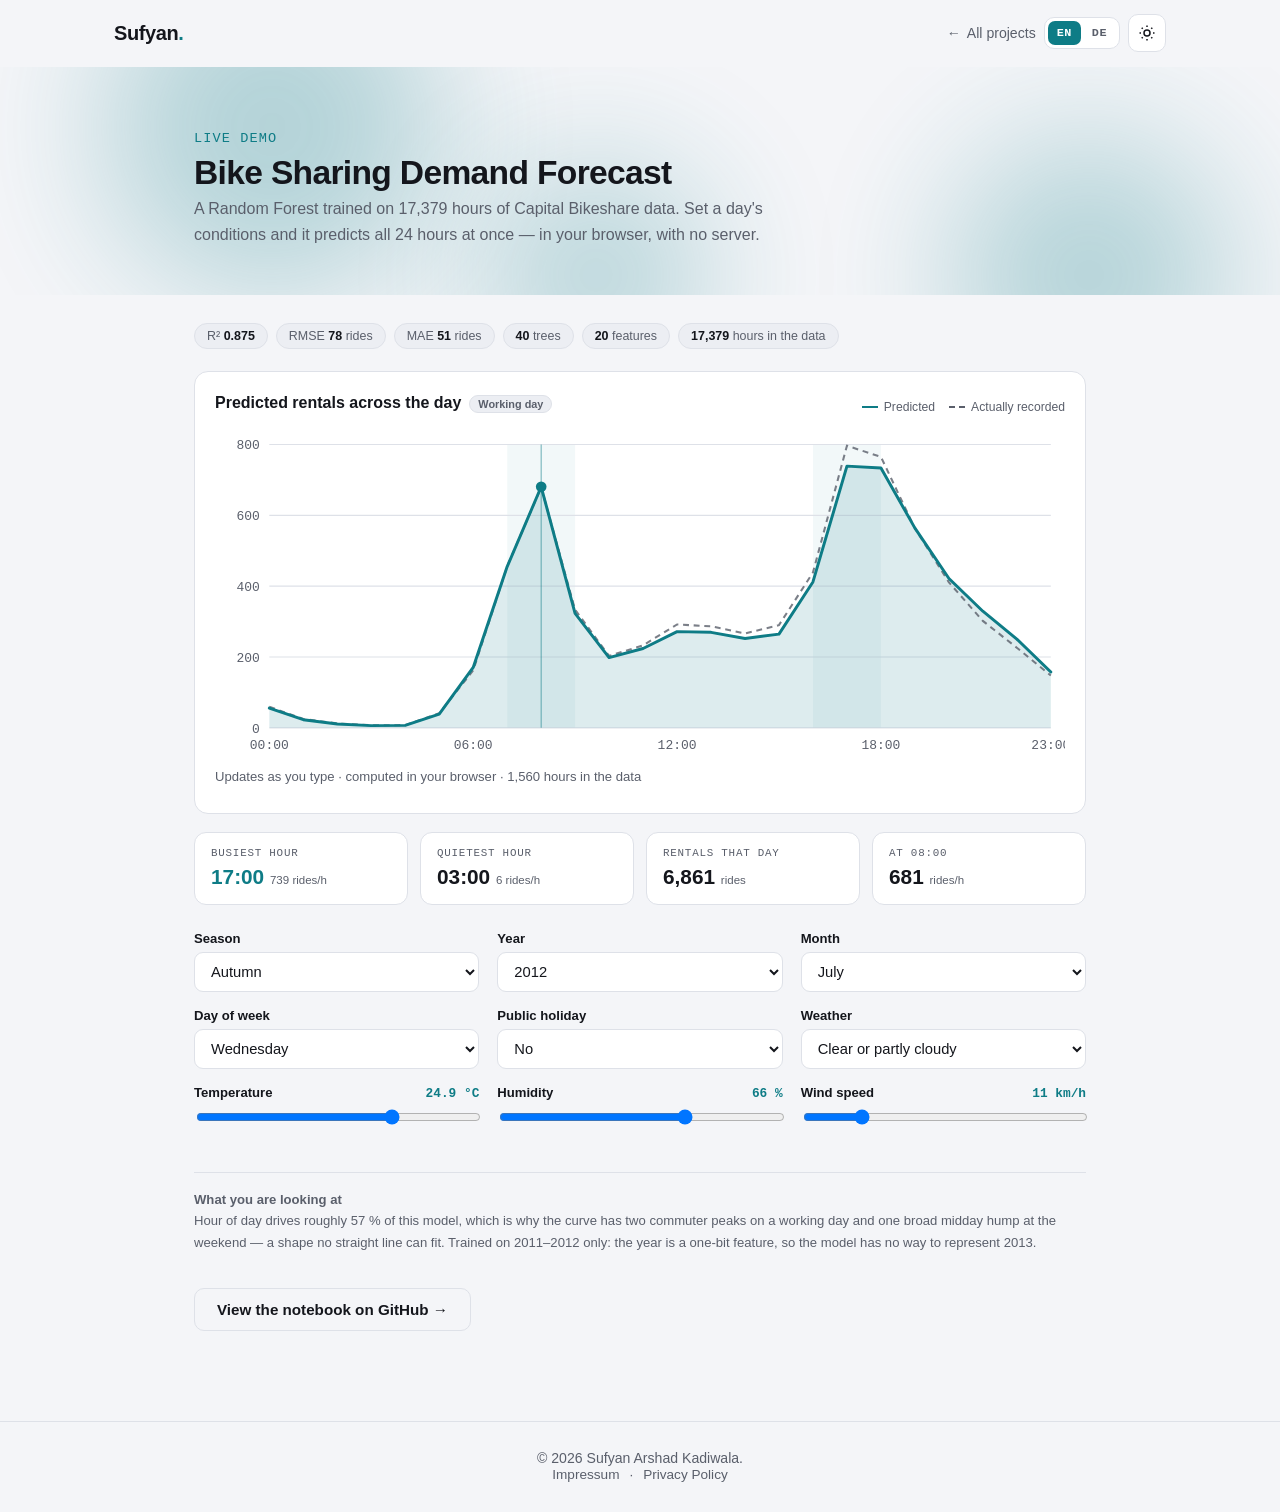
==== projects/bike-sharing/index.html @ c2494d97 "Remove the final grade from the education card Matches the CV, which leaves it off at the owner's re" ====
<!DOCTYPE html>
<html lang="en">
<head>
<meta charset="UTF-8" />
<meta name="viewport" content="width=device-width, initial-scale=1.0" />
<title data-i18n="bike.title">Bike Sharing Demand Forecast</title>
<meta name="description" data-i18n-content="bike.intro" content="A Random Forest trained on 17,379 hours of Capital Bikeshare data, predicting a full day of rentals in your browser." />
<link rel="canonical" href="https://sufyankadiwala.de/projects/bike-sharing/" />

<meta property="og:type" content="website" />
<meta property="og:title" content="Bike Sharing Demand Forecast — Sufyan Arshad Kadiwala" />
<meta property="og:description" content="A Random Forest trained on 17,379 hours of Capital Bikeshare data, predicting a full day of rentals in your browser — no server." />
<meta property="og:url" content="https://sufyankadiwala.de/projects/bike-sharing/" />
<meta property="og:image" content="https://sufyankadiwala.de/assets/og-image.png" />
<meta name="theme-color" content="#0e7c86" />

<link rel="icon" href="data:image/svg+xml,%3Csvg xmlns='http://www.w3.org/2000/svg' viewBox='0 0 100 100'%3E%3Crect width='100' height='100' rx='20' fill='%230e7c86'/%3E%3Ctext x='50' y='68' font-size='55' font-family='Arial, sans-serif' font-weight='bold' fill='white' text-anchor='middle'%3ESK%3C/text%3E%3C/svg%3E" />

<link rel="stylesheet" href="../../css/style.css?v=4497ea01" />
<link rel="stylesheet" href="../demo.css" />

<script>
(function () {
  var d = document.documentElement;
  d.classList.add("js");
  var theme = "light", lang = "en";
  try {
    theme = localStorage.getItem("theme") ||
      (window.matchMedia("(prefers-color-scheme: dark)").matches ? "dark" : "light");
    lang = localStorage.getItem("lang") ||
      ((navigator.language || "en").slice(0, 2).toLowerCase() === "de" ? "de" : "en");
  } catch (e) {}
  d.setAttribute("data-theme", theme);
  d.setAttribute("data-lang", lang);
  d.setAttribute("lang", lang);
})();
</script>
</head>
<body>

<a class="skip-link" href="#main" data-i18n="nav.skip">Skip to content</a>

<header class="site-header">
  <div class="container nav-inner">
    <a href="../../index.html" class="logo">Sufyan<span>.</span></a>
    <div class="nav-actions">
      <a class="backlink" href="../../projects.html">&larr; <span data-i18n="demo.back">All projects</span></a>
      <div class="lang-switch" role="group" aria-label="Change language" data-i18n-aria="nav.lang">
        <button type="button" data-lang-btn="en" aria-pressed="true">EN</button>
        <button type="button" data-lang-btn="de" aria-pressed="false">DE</button>
      </div>
      <button id="themeToggle" class="icon-btn" aria-label="Toggle dark mode" data-i18n-aria="nav.theme">
        <svg class="icon icon-sun" viewBox="0 0 24 24" fill="none" stroke="currentColor" stroke-width="2" aria-hidden="true"><circle cx="12" cy="12" r="4"/><path d="M12 2v2M12 20v2M4.93 4.93l1.41 1.41M17.66 17.66l1.41 1.41M2 12h2M20 12h2M4.93 19.07l1.41-1.41M17.66 6.34l1.41-1.41"/></svg>
        <svg class="icon icon-moon" viewBox="0 0 24 24" fill="none" stroke="currentColor" stroke-width="2" aria-hidden="true"><path d="M21 12.79A9 9 0 1 1 11.21 3 7 7 0 0 0 21 12.79z"/></svg>
      </button>
    </div>
  </div>
</header>

<main id="main">
  <section class="section page-hero">
    <div class="aurora-bg" aria-hidden="true"><span></span><span></span><span></span></div>
    <div class="container hero-anim demo-wrap">
      <p class="section-eyebrow" data-i18n="demo.eyebrow">Live demo</p>
      <h1 class="section-title" data-i18n="bike.title">Bike Sharing Demand Forecast</h1>
      <p class="section-intro" data-i18n="bike.intro">A Random Forest trained on 17,379 hours of Capital Bikeshare data.</p>
    </div>
  </section>

  <section class="section" style="padding-top: 28px;">
    <div class="container demo-wrap">

      <div class="metrics">
        <span class="metric">R&sup2; <b>0.875</b></span>
        <span class="metric">RMSE <b>78</b> <span data-i18n="bike.rides">rides</span></span>
        <span class="metric">MAE <b>51</b> <span data-i18n="bike.rides">rides</span></span>
        <span class="metric"><b>40</b> <span data-i18n="demo.trees">trees</span></span>
        <span class="metric"><b>20</b> <span data-i18n="demo.features">features</span></span>
        <span class="metric"><b>17,379</b> <span data-i18n="bike.actual.n">hours in the data</span></span>
      </div>

      <div class="chart-card">
        <div class="chart-head">
          <h2><span data-i18n="bike.curve">Predicted rentals across the day</span><span class="day-badge" id="dayBadge"></span></h2>
          <div class="legend">
            <span><i></i> <span data-i18n="bike.legend.pred">Predicted</span></span>
            <span><i class="dashed"></i> <span data-i18n="bike.legend.actual">Actually recorded</span></span>
          </div>
        </div>
        <svg class="chart" id="chart" viewBox="0 0 720 280" role="img" aria-labelledby="chartTitle">
          <title id="chartTitle" data-i18n="bike.curve">Predicted rentals across the day</title>
        </svg>
        <p class="status" id="status" style="margin-top:10px" data-i18n="demo.loadingNote">The model file is downloading. This happens once.</p>
      </div>

      <div class="tiles">
        <div class="tile accent">
          <p class="k" data-i18n="bike.peak">Busiest hour</p>
          <p class="v" id="tPeak">&mdash;</p>
        </div>
        <div class="tile">
          <p class="k" data-i18n="bike.quiet">Quietest hour</p>
          <p class="v" id="tQuiet">&mdash;</p>
        </div>
        <div class="tile">
          <p class="k" data-i18n="bike.total">Rentals that day</p>
          <p class="v" id="tTotal">&mdash;</p>
        </div>
        <div class="tile">
          <p class="k" id="tSelK">At 08:00</p>
          <p class="v" id="tSel">&mdash;</p>
        </div>
      </div>

      <form class="controls" id="bikeForm" novalidate>
        <div class="field">
          <label for="season" data-i18n="bike.f.season">Season</label>
          <select id="season"></select>
        </div>
        <div class="field">
          <label for="yr" data-i18n="bike.f.year">Year</label>
          <select id="yr">
            <option value="0">2011</option>
            <option value="1" selected>2012</option>
          </select>
        </div>
        <div class="field">
          <label for="mnth" data-i18n="bike.f.month">Month</label>
          <select id="mnth"></select>
        </div>

        <div class="field">
          <label for="weekday" data-i18n="bike.f.weekday">Day of week</label>
          <select id="weekday"></select>
        </div>
        <div class="field">
          <label for="holiday" data-i18n="bike.f.holiday">Public holiday</label>
          <select id="holiday">
            <option value="0" data-i18n="bike.no">No</option>
            <option value="1" data-i18n="bike.yes">Yes</option>
          </select>
        </div>
        <div class="field">
          <label for="weathersit" data-i18n="bike.f.weather">Weather</label>
          <select id="weathersit"></select>
          <p class="rare-note" id="rareNote" hidden></p>
        </div>

        <div class="field">
          <div class="range-top">
            <label for="temp" data-i18n="bike.f.temp">Temperature</label>
            <output id="outTemp"></output>
          </div>
          <input type="range" id="temp" min="0" max="1" step="0.02" value="0.5" />
        </div>
        <div class="field">
          <div class="range-top">
            <label for="hum" data-i18n="bike.f.hum">Humidity</label>
            <output id="outHum"></output>
          </div>
          <input type="range" id="hum" min="0" max="1" step="0.02" value="0.62" />
        </div>
        <div class="field">
          <div class="range-top">
            <label for="windspeed" data-i18n="bike.f.wind">Wind speed</label>
            <output id="outWind"></output>
          </div>
          <input type="range" id="windspeed" min="0" max="0.8507" step="0.02" value="0.19" />
        </div>
      </form>

      <div class="result-note" style="margin-top: 26px;">
        <strong data-i18n="bike.note.title">What you are looking at</strong><br />
        <span data-i18n="bike.note">Hour of day drives roughly 57&nbsp;% of this model.</span>
      </div>

      <div class="section-footer-link" style="margin-top: 34px;">
        <a class="btn btn-ghost" href="https://github.com/sufyan1105/Bike-sharing-demand-prediction" target="_blank" rel="noopener" data-i18n="demo.notebook">View the notebook on GitHub &rarr;</a>
      </div>
    </div>
  </section>
</main>

<footer class="site-footer">
  <div class="container footer-inner">
    <p>&copy; <span id="year">2026</span> Sufyan Arshad Kadiwala.</p>
    <p class="footer-legal">
      <a href="../../impressum.html" data-i18n="footer.impressum">Impressum</a>
      <span aria-hidden="true">&middot;</span>
      <a href="../../datenschutz.html" data-i18n="footer.datenschutz">Datenschutzerkl&auml;rung</a>
    </p>
  </div>
</footer>

<script src="../../js/i18n.js?v=3bd16a5f"></script>
<script src="../../js/script.js?v=a347d3b3"></script>
<script src="predict.js"></script>
<script src="app.js" defer></script>
</body>
</html>
---- css/style.css ----
/* ---------- Self-hosted fonts ----------
   Served from this origin, not fonts.gstatic.com: loading Google Fonts
   from a German site transmits the visitor's IP to Google without consent
   (LG Munchen I, 3 O 17493/20). IBM Plex is licensed under the OFL 1.1.
   IBM Plex Sans is a variable font (wght 100-700) - one file, all weights.
   ---------------------------------------- */
@font-face {
  font-family: 'IBM Plex Sans';
  font-style: normal;
  font-weight: 100 700;
  font-display: swap;
  src: url(../assets/fonts/ibm-plex-sans-var-latin.woff2) format('woff2');
  unicode-range: U+0000-00FF, U+0131, U+0152-0153, U+02BB-02BC, U+02C6, U+02DA, U+02DC, U+0304, U+0308, U+0329, U+2000-206F, U+20AC, U+2122, U+2191, U+2193, U+2212, U+2215, U+FEFF, U+FFFD;
}
@font-face {
  font-family: 'IBM Plex Sans';
  font-style: normal;
  font-weight: 100 700;
  font-display: swap;
  src: url(../assets/fonts/ibm-plex-sans-var-latin-ext.woff2) format('woff2');
  unicode-range: U+0100-02BA, U+02BD-02C5, U+02C7-02CC, U+02CE-02D7, U+02DD-02FF, U+0304, U+0308, U+0329, U+1D00-1DBF, U+1E00-1E9F, U+1EF2-1EFF, U+2020, U+20A0-20AB, U+20AD-20C0, U+2113, U+2C60-2C7F, U+A720-A7FF;
}
@font-face {
  font-family: 'IBM Plex Mono';
  font-style: normal;
  font-weight: 500;
  font-display: swap;
  src: url(../assets/fonts/ibm-plex-mono-500-latin.woff2) format('woff2');
  unicode-range: U+0000-00FF, U+0131, U+0152-0153, U+02BB-02BC, U+02C6, U+02DA, U+02DC, U+0304, U+0308, U+0329, U+2000-206F, U+20AC, U+2122, U+2191, U+2193, U+2212, U+2215, U+FEFF, U+FFFD;
}
@font-face {
  font-family: 'IBM Plex Mono';
  font-style: normal;
  font-weight: 500;
  font-display: swap;
  src: url(../assets/fonts/ibm-plex-mono-500-latin-ext.woff2) format('woff2');
  unicode-range: U+0100-02BA, U+02BD-02C5, U+02C7-02CC, U+02CE-02D7, U+02DD-02FF, U+0304, U+0308, U+0329, U+1D00-1DBF, U+1E00-1E9F, U+1EF2-1EFF, U+2020, U+20A0-20AB, U+20AD-20C0, U+2113, U+2C60-2C7F, U+A720-A7FF;
}
@font-face {
  font-family: 'IBM Plex Mono';
  font-style: normal;
  font-weight: 600;
  font-display: swap;
  src: url(../assets/fonts/ibm-plex-mono-600-latin.woff2) format('woff2');
  unicode-range: U+0000-00FF, U+0131, U+0152-0153, U+02BB-02BC, U+02C6, U+02DA, U+02DC, U+0304, U+0308, U+0329, U+2000-206F, U+20AC, U+2122, U+2191, U+2193, U+2212, U+2215, U+FEFF, U+FFFD;
}
@font-face {
  font-family: 'IBM Plex Mono';
  font-style: normal;
  font-weight: 600;
  font-display: swap;
  src: url(../assets/fonts/ibm-plex-mono-600-latin-ext.woff2) format('woff2');
  unicode-range: U+0100-02BA, U+02BD-02C5, U+02C7-02CC, U+02CE-02D7, U+02DD-02FF, U+0304, U+0308, U+0329, U+1D00-1DBF, U+1E00-1E9F, U+1EF2-1EFF, U+2020, U+20A0-20AB, U+20AD-20C0, U+2113, U+2C60-2C7F, U+A720-A7FF;
}

/* ---------- Reset & base ---------- */
*, *::before, *::after { box-sizing: border-box; }
html { scroll-behavior: smooth; }
img { max-width: 100%; display: block; }
a { text-decoration: none; color: inherit; }
ul { list-style: none; margin: 0; padding: 0; }
button { font: inherit; cursor: pointer; }

/* ---------- Theme tokens ---------- */
:root {
  --bg: #f4f5f8;
  --bg-alt: #eceef3;
  --text: #14161c;
  --text-muted: #5a5f6b;
  --border: #dee1e8;
  --card: #ffffff;
  --accent: #0e7c86;
  --accent-contrast: #ffffff;
  --shadow: 0 8px 24px rgba(20, 20, 31, 0.06);
  --radius: 14px;
  --max-width: 1100px;
  --ease: cubic-bezier(.16, 1, .3, 1);
}

[data-theme="dark"] {
  --bg: #0f1115;
  --bg-alt: #14161d;
  --text: #eef0f3;
  --text-muted: #99a0ab;
  --border: #262b35;
  --card: #171a21;
  --accent: #4fd1c5;
  --accent-contrast: #0b0e17;
  --shadow: 0 8px 28px rgba(0, 0, 0, 0.45);
}

body {
  margin: 0;
  font-family: 'IBM Plex Sans', -apple-system, BlinkMacSystemFont, 'Segoe UI', sans-serif;
  background: var(--bg);
  color: var(--text);
  /* the opacity leg is the cross-fade while the language swaps */
  transition: background .25s ease, color .25s ease, opacity .14s ease;
  -webkit-font-smoothing: antialiased;
}

.container {
  max-width: var(--max-width);
  margin: 0 auto;
  padding: 0 24px;
}

.skip-link {
  position: absolute;
  left: -999px;
  top: 0;
  background: var(--accent);
  color: #fff;
  padding: 10px 16px;
  border-radius: 0 0 8px 0;
  z-index: 100;
}
.skip-link:focus { left: 0; }

/* Present in the document outline and to screen readers, but not drawn. */
.sr-only {
  position: absolute; width: 1px; height: 1px; padding: 0; margin: -1px;
  overflow: hidden; clip: rect(0 0 0 0); white-space: nowrap; border: 0;
}

/* ---------- Header ---------- */
.site-header {
  position: sticky;
  top: 0;
  z-index: 50;
  background: color-mix(in srgb, var(--bg) 85%, transparent);
  backdrop-filter: blur(10px);
  border-bottom: 1px solid transparent;
  transition: box-shadow .4s var(--ease), border-color .4s ease;
}
.site-header.scrolled {
  border-color: var(--border);
  box-shadow: 0 8px 24px rgba(20, 20, 31, 0.06);
}
[data-theme="dark"] .site-header.scrolled { box-shadow: 0 8px 24px rgba(0, 0, 0, 0.4); }

.scroll-progress {
  position: fixed;
  top: 0; left: 0;
  height: 3px;
  width: 0%;
  background: var(--accent);
  z-index: 999;
  transition: width .12s linear;
}
.nav-inner {
  display: flex;
  flex-wrap: wrap;
  align-items: center;
  justify-content: space-between;
  gap: 10px 28px;
  /* keep the .container side padding — without it the logo sits flush
     against the screen edge on narrow viewports */
  padding: 14px 24px;
}
.logo {
  font-weight: 800;
  font-size: 1.25rem;
  letter-spacing: -0.02em;
}
.logo span {
  color: var(--accent);
  display: inline-block;
  transition: transform .35s var(--ease);
}
.logo:hover span { transform: scale(1.5) rotate(12deg); }

.nav-links {
  display: flex;
  flex-wrap: wrap;
  gap: 10px 28px;
}
.nav-links a {
  font-weight: 500;
  font-size: 0.95rem;
  color: var(--text-muted);
  position: relative;
  padding: 6px 0;
  transition: color .2s ease;
}
.nav-links a:hover { color: var(--text); }
.nav-links a::after {
  content: "";
  position: absolute;
  left: 0; right: 100%;
  bottom: 0;
  height: 2px;
  background: var(--accent);
  transition: right .25s ease;
}
.nav-links a:hover::after { right: 0; }

.nav-actions { display: flex; align-items: center; gap: 8px; }
.icon-btn {
  display: inline-flex;
  align-items: center;
  justify-content: center;
  width: 38px; height: 38px;
  border-radius: 10px;
  border: 1px solid var(--border);
  background: var(--card);
  color: var(--text);
  position: relative;
  transition: transform .2s ease, border-color .2s ease, color .2s ease;
}
.icon-btn:hover { border-color: var(--accent); color: var(--accent); transform: translateY(-2px); }
.icon-btn svg { width: 18px; height: 18px; }
.icon-btn svg.icon {
  position: absolute; inset: 0; margin: auto;
  transition: transform .5s var(--ease), opacity .35s ease;
}
.icon-sun { opacity: 1; transform: rotate(0deg) scale(1); }
.icon-moon { opacity: 0; transform: rotate(-90deg) scale(.4); }
[data-theme="dark"] .icon-sun { opacity: 0; transform: rotate(90deg) scale(.4); }
[data-theme="dark"] .icon-moon { opacity: 1; transform: rotate(0deg) scale(1); }


/* ---------- Buttons ---------- */
.btn {
  display: inline-flex;
  align-items: center;
  justify-content: center;
  padding: 12px 22px;
  border-radius: 10px;
  font-weight: 600;
  font-size: 0.95rem;
  border: 1px solid transparent;
  position: relative;
  overflow: hidden;
  transition: transform .3s var(--ease), box-shadow .3s var(--ease), background .2s ease, border-color .2s ease;
}
.btn:hover { transform: translateY(-2px); }
.btn::after {
  content: "";
  position: absolute;
  top: 0; left: -60%;
  width: 45%; height: 100%;
  background: linear-gradient(120deg, transparent, rgba(255,255,255,.35), transparent);
  transform: skewX(-20deg);
  transition: left .65s var(--ease);
}
.btn:hover::after { left: 130%; }
.btn-primary {
  background: var(--accent);
  color: #fff;
  box-shadow: 0 10px 24px -8px color-mix(in srgb, var(--accent) 55%, transparent);
}
.btn-ghost {
  background: transparent;
  border-color: var(--border);
  color: var(--text);
}
.btn-ghost:hover { border-color: var(--accent); color: var(--accent); }

/* ---------- Hero ---------- */
.hero { padding: 110px 0 90px; position: relative; overflow: hidden; }
.hero-inner { max-width: 760px; }

/* ---------- Aurora background (hero + page headers) ---------- */
.aurora-bg {
  position: absolute;
  inset: 0;
  z-index: 0;
  overflow: hidden;
  pointer-events: none;
}
.aurora-bg span {
  position: absolute;
  border-radius: 50%;
  filter: blur(70px);
  opacity: .28;
  background: var(--accent);
  animation: auroraFloat 16s ease-in-out infinite;
}
.aurora-bg span:nth-child(1) { width: 340px; height: 340px; top: -110px; left: 8%; }
.aurora-bg span:nth-child(2) { width: 280px; height: 280px; top: 30%; right: 4%; animation-delay: 4s; }
.aurora-bg span:nth-child(3) { width: 220px; height: 220px; bottom: -90px; left: 38%; animation-delay: 8s; }

@keyframes auroraFloat {
  0%, 100% { transform: translate(0, 0) scale(1); }
  50% { transform: translate(28px, -26px) scale(1.12); }
}

.hero::before, .page-hero::before {
  content: "";
  position: absolute;
  inset: 0;
  z-index: 0;
  pointer-events: none;
  background: radial-gradient(560px circle at var(--mx, 50%) var(--my, 15%), color-mix(in srgb, var(--accent) 12%, transparent), transparent 62%);
  opacity: 0;
  transition: opacity .5s ease;
}
.hero:hover::before, .page-hero:hover::before { opacity: 1; }

.hero-inner, .hero > .container, .page-hero > .container {
  position: relative;
  z-index: 1;
}
.eyebrow {
  font-family: 'IBM Plex Mono', monospace;
  color: var(--accent);
  font-size: 0.9rem;
  margin: 0 0 10px;
}
.hero-title {
  font-size: clamp(2.2rem, 6vw, 3.4rem);
  font-weight: 800;
  letter-spacing: -0.03em;
  margin: 0 0 14px;
  line-height: 1.1;
  text-wrap: balance;
}
.hero-subtitle {
  font-size: clamp(1.05rem, 2.4vw, 1.3rem);
  color: var(--text-muted);
  margin: 0 0 18px;
}
.hero-subtitle strong {
  color: var(--accent);
  font-weight: 700;
}
.hero-desc {
  color: var(--text-muted);
  font-size: 1.02rem;
  line-height: 1.7;
  max-width: 620px;
  margin: 0 0 32px;
}
.hero-actions { display: flex; flex-wrap: wrap; gap: 12px; margin-bottom: 34px; }
.hero-socials { display: flex; gap: 16px; }
.hero-socials a {
  color: var(--text-muted);
  transition: color .2s ease, transform .2s ease;
}
.hero-socials a:hover { color: var(--accent); transform: translateY(-2px); }
.hero-socials svg { width: 22px; height: 22px; }

/* ---------- Sections ---------- */
.section { padding: 90px 0; }
.section-alt { background: var(--bg-alt); }
.section-eyebrow {
  font-family: 'IBM Plex Mono', monospace;
  color: var(--accent);
  font-size: 0.85rem;
  margin: 0 0 8px;
  text-transform: uppercase;
  letter-spacing: 0.08em;
}
.section-title {
  font-size: clamp(1.6rem, 3.6vw, 2.1rem);
  font-weight: 800;
  letter-spacing: -0.02em;
  margin: 0 0 18px;
  text-wrap: balance;
}
.section-intro {
  color: var(--text-muted);
  max-width: 640px;
  margin: -6px 0 40px;
  line-height: 1.6;
}

/* ---------- About ---------- */
.about-grid {
  display: grid;
  grid-template-columns: 180px 1fr;
  gap: 48px;
  align-items: start;
}
.avatar-wrap { display: flex; justify-content: center; }
.avatar {
  width: 150px; height: 150px;
  border-radius: 28px;
  background: var(--accent);
  color: #fff;
  display: flex; align-items: center; justify-content: center;
  font-size: 2.4rem;
  font-weight: 800;
  box-shadow: var(--shadow);
  overflow: hidden;
  transition: transform .3s var(--ease);
}
.avatar:hover { transform: scale(1.05) rotate(-2deg); }
.avatar img {
  width: 100%; height: 100%;
  object-fit: cover;
  object-position: center 22%;
  display: block;
}
/* Until assets/profile.jpg loads, show the "SK" initials instead */
.avatar.no-photo img { display: none; }
.avatar-initials { display: none; }
.avatar.no-photo .avatar-initials { display: block; }
.about-text {
  color: var(--text-muted);
  line-height: 1.75;
  margin: 0 0 16px;
  font-size: 1.02rem;
}
.about-text strong { color: var(--text); }
.quick-facts { margin-top: 22px; display: flex; flex-direction: column; gap: 10px; }
.quick-facts li {
  display: flex; align-items: center; gap: 10px;
  font-size: 0.96rem;
  color: var(--text);
}

/* ---------- Cards ----------
   Every card surface shares this shell; the rules further down only add
   what makes each one different (padding, layout, hover lift). Keep this
   block above them so those can still override. */
.skill-card, .project-card, .contact-card, .contact-email,
.avail-card, .cert-program, .cert-card {
  background: var(--card);
  border: 1px solid var(--border);
  border-radius: var(--radius);
}
.project-card:hover, .contact-card:hover,
.avail-card:hover, .cert-program:hover, .cert-card:hover { border-color: var(--accent); }

/* ---------- Skills ---------- */
/* Masonry columns rather than a grid: the skill groups have very different
   numbers of tags, and a row-based grid either stretches short cards (dead
   space inside) or leaves a vertical gap under them (dead space outside).
   Columns let each card sit directly under the previous one. */
.skills-grid {
  columns: 3 290px;
  column-gap: 20px;
}
.skills-grid > .skill-card {
  break-inside: avoid;
  -webkit-column-break-inside: avoid;
  margin: 0 0 20px;
  /* a transformed element inside a multicol container can break column
     fragmentation, so these fade in without the translate */
  transform: none !important;
}
.skill-card {
  padding: 22px;
  display: flex;
  flex-direction: column;
  transition: opacity .6s ease, transform .6s ease;
}
.skill-card h3 { margin: 0 0 14px; font-size: 1rem; }
.tag-row { display: flex; flex-wrap: wrap; gap: 8px; }
.tag {
  font-size: 0.8rem;
  font-weight: 500;
  padding: 6px 12px;
  border-radius: 999px;
  background: var(--bg-alt);
  border: 1px solid var(--border);
  color: var(--text-muted);
}
[data-theme="dark"] .tag { background: rgba(255,255,255,0.04); }

/* ---------- Projects ---------- */
.project-grid {
  display: grid;
  grid-template-columns: repeat(auto-fit, minmax(300px, 1fr));
  gap: 24px;
}
.project-card {
  padding: 26px;
  display: flex;
  flex-direction: column;
  box-shadow: var(--shadow);
  transition: transform .2s ease, border-color .2s ease, opacity .6s ease;
}
.project-card:hover { transform: translateY(-4px); }
.project-card-top { display: flex; align-items: center; justify-content: space-between; margin-bottom: 12px; }
.project-icon {
  width: 42px; height: 42px;
  border-radius: 10px;
  display: flex; align-items: center; justify-content: center;
  background: color-mix(in srgb, var(--accent) 14%, transparent);
  color: var(--accent);
  font-size: 1.2rem;
}
.project-card h3 { margin: 0 0 10px; font-size: 1.12rem; letter-spacing: -0.01em; }
.project-card p {
  color: var(--text-muted);
  font-size: 0.94rem;
  line-height: 1.6;
  margin: 0 0 16px;
  flex-grow: 1;
}
.project-tags { display: flex; flex-wrap: wrap; gap: 6px; margin-bottom: 18px; }
.project-tags .tag { font-size: 0.72rem; padding: 4px 10px; }
.project-links { display: flex; gap: 10px; flex-wrap: wrap; }
.project-links a {
  font-size: 0.85rem;
  font-weight: 600;
  padding: 8px 14px;
  border-radius: 8px;
  border: 1px solid var(--border);
  display: inline-flex;
  align-items: center;
  gap: 6px;
  transition: border-color .2s ease, color .2s ease;
}
.project-links a:hover { border-color: var(--accent); color: var(--accent); }
.project-links a.primary {
  background: var(--text);
  color: var(--bg);
  border-color: var(--text);
}
[data-theme="dark"] .project-links a.primary { background: var(--accent); border-color: var(--accent); color: #0b0e17; }
.project-links a.primary:hover { opacity: .9; color: var(--bg); }

/* ---------- Contact ---------- */
.contact-grid {
  display: grid;
  grid-template-columns: repeat(auto-fit, minmax(180px, 1fr));
  gap: 18px;
  max-width: 640px;
}
.contact-card {
  padding: 24px;
  display: flex;
  flex-direction: column;
  align-items: center;
  gap: 10px;
  font-weight: 600;
  transition: transform .2s ease, border-color .2s ease, color .2s ease, opacity .6s ease;
}
.contact-card:hover { transform: translateY(-4px); color: var(--accent); }
.contact-card svg { width: 24px; height: 24px; }

/* ---------- Footer ---------- */
.site-footer { border-top: 1px solid var(--border); padding: 28px 0; }
.footer-inner { text-align: center; }
.footer-inner p { margin: 0; color: var(--text-muted); font-size: 0.88rem; }

/* ---------- Responsive ---------- */
@media (max-width: 820px) {
  .about-grid { grid-template-columns: 1fr; }
  .avatar-wrap { justify-content: flex-start; }
  .avatar { width: 110px; height: 110px; font-size: 1.8rem; }
}

@media (max-width: 720px) {
  .hero { padding: 70px 0 60px; }
  .section { padding: 64px 0; }
}

/* ---------- Multi-page additions ---------- */
.nav-links a.active { color: var(--text); }
.nav-links a.active::after { right: 0; }

.page-hero { padding: 64px 0 8px; position: relative; overflow: hidden; }
.page-hero .section-title { margin-bottom: 10px; }

.intro-actions { margin-top: 6px; }

.section-footer-link { margin-top: 32px; }

@media (prefers-reduced-motion: reduce) {
  * { transition: none !important; animation: none !important; }
  html { scroll-behavior: auto; }
}

/* ---------- Motion ---------- */
.reveal { opacity: 1; }
html.js .reveal {
  opacity: 0;
  transform: translateY(22px) scale(.98);
  transition: opacity .7s var(--ease), transform .7s var(--ease);
}
html.js .reveal.visible {
  opacity: 1;
  transform: translateY(0) scale(1);
}

/* staggered reveal for grid items */
.project-grid > .reveal:nth-child(2), .skills-grid > .reveal:nth-child(2), .contact-grid > .reveal:nth-child(2) { transition-delay: .06s; }
.project-grid > .reveal:nth-child(3), .skills-grid > .reveal:nth-child(3), .contact-grid > .reveal:nth-child(3) { transition-delay: .12s; }
.project-grid > .reveal:nth-child(4), .skills-grid > .reveal:nth-child(4) { transition-delay: .18s; }
.project-grid > .reveal:nth-child(5) { transition-delay: .24s; }
.project-grid > .reveal:nth-child(6) { transition-delay: .3s; }

/* hero / page-header load-in */
@keyframes riseIn {
  from { opacity: 0; transform: translateY(14px); }
  to { opacity: 1; transform: translateY(0); }
}
html.js .hero-anim > * {
  opacity: 0;
  animation: riseIn .8s var(--ease) forwards;
}
.hero-anim > *:nth-child(1) { animation-delay: .05s; }
.hero-anim > *:nth-child(2) { animation-delay: .14s; }
.hero-anim > *:nth-child(3) { animation-delay: .23s; }
.hero-anim > *:nth-child(4) { animation-delay: .32s; }
.hero-anim > *:nth-child(5) { animation-delay: .41s; }
.hero-anim > *:nth-child(6) { animation-delay: .5s; }



/* ============================================================
   Language toggle (EN / DE)
   ============================================================ */
.lang-switch {
  display: inline-flex;
  align-items: center;
  padding: 3px;
  gap: 2px;
  border: 1px solid var(--border);
  border-radius: 10px;
  background: var(--card);
}
.lang-switch button {
  border: 0;
  background: transparent;
  color: var(--text-muted);
  font-family: 'IBM Plex Mono', monospace;
  font-size: 0.74rem;
  font-weight: 600;
  letter-spacing: .04em;
  padding: 5px 9px;
  border-radius: 7px;
  transition: color .2s ease, background .25s var(--ease);
}
.lang-switch button:hover { color: var(--text); }
.lang-switch button.active {
  background: var(--accent);
  color: #fff;
}
[data-theme="dark"] .lang-switch button.active { color: #0b0e17; }

body.lang-switching { opacity: .35; }

/* ============================================================
   Mobile menu
   ============================================================ */
.menu-toggle { display: none; }
.menu-toggle span {
  display: block;
  width: 17px;
  height: 2px;
  background: currentColor;
  border-radius: 2px;
  transition: transform .32s var(--ease), opacity .2s ease;
}
.menu-toggle span + span { margin-top: 4px; }
.menu-toggle.open span:nth-child(1) { transform: translateY(6px) rotate(45deg); }
.menu-toggle.open span:nth-child(2) { opacity: 0; }
.menu-toggle.open span:nth-child(3) { transform: translateY(-6px) rotate(-45deg); }

@media (max-width: 780px) {
  .nav-inner { flex-wrap: nowrap; gap: 8px; }
  .menu-toggle {
    display: inline-flex;
    flex-direction: column;
    align-items: center;
    justify-content: center;
  }
  .nav-links {
    position: absolute;
    top: 100%;
    left: 0;
    right: 0;
    flex-direction: column;
    gap: 0;
    background: var(--bg);
    border-bottom: 1px solid var(--border);
    box-shadow: var(--shadow);
    padding: 0 24px;
    max-height: 0;
    overflow: hidden;
    opacity: 0;
    transition: max-height .38s var(--ease), opacity .25s ease, padding .38s var(--ease);
  }
  .nav-links.open {
    max-height: 320px;
    opacity: 1;
    padding: 8px 24px 18px;
  }
  .nav-links a {
    font-size: 1rem;
    padding: 13px 0;
    border-bottom: 1px solid var(--border);
  }
  .nav-links a:last-child { border-bottom: 0; }
  .nav-links a::after { display: none; }
  .nav-links a.active { color: var(--accent); }
  .site-header { position: sticky; }
}

/* ============================================================
   Availability
   ============================================================ */
.avail-head {
  display: flex;
  align-items: baseline;
  gap: 14px;
  flex-wrap: wrap;
  margin-bottom: 28px;
}
.avail-head .section-title { margin-bottom: 0; }
.status-dot {
  display: inline-flex;
  align-items: center;
  gap: 8px;
  font-size: .82rem;
  font-weight: 600;
  color: var(--accent);
  font-family: 'IBM Plex Mono', monospace;
}
.status-dot::before {
  content: "";
  width: 9px; height: 9px;
  border-radius: 50%;
  background: var(--accent);
  box-shadow: 0 0 0 0 color-mix(in srgb, var(--accent) 60%, transparent);
  animation: pulse 2.4s ease-out infinite;
}
@keyframes pulse {
  0%   { box-shadow: 0 0 0 0 color-mix(in srgb, var(--accent) 55%, transparent); }
  70%  { box-shadow: 0 0 0 9px transparent; }
  100% { box-shadow: 0 0 0 0 transparent; }
}

.avail-grid {
  display: grid;
  grid-template-columns: repeat(auto-fit, minmax(280px, 1fr));
  gap: 18px;
}
.avail-card {
  padding: 22px;
  transition: opacity .6s ease, transform .6s ease, border-color .2s ease;
}
.avail-card .label {
  font-family: 'IBM Plex Mono', monospace;
  font-size: .72rem;
  text-transform: uppercase;
  letter-spacing: .08em;
  color: var(--text-muted);
  margin: 0 0 8px;
}
.avail-card .value {
  font-size: 1.12rem;
  font-weight: 700;
  letter-spacing: -.01em;
  margin: 0 0 8px;
  color: var(--text);
}
.avail-card .note {
  font-size: .87rem;
  line-height: 1.6;
  color: var(--text-muted);
  margin: 0;
}
.avail-footer { margin-top: 30px; }

/* ============================================================
   Contact: click-to-copy email
   ============================================================ */
.contact-email {
  display: flex;
  align-items: center;
  gap: 12px;
  flex-wrap: wrap;
  padding: 18px 20px;
  margin-bottom: 22px;
  max-width: 640px;
}
.contact-email .addr {
  font-family: 'IBM Plex Mono', monospace;
  font-size: .95rem;
  color: var(--text);
  word-break: break-all;
  flex: 1 1 auto;
}
.copy-btn {
  display: inline-flex;
  align-items: center;
  gap: 7px;
  padding: 9px 14px;
  border-radius: 9px;
  border: 1px solid var(--border);
  background: transparent;
  color: var(--text);
  font-size: .84rem;
  font-weight: 600;
  white-space: nowrap;
  transition: border-color .2s ease, color .2s ease, background .2s ease;
}
.copy-btn:hover { border-color: var(--accent); color: var(--accent); }
.copy-btn svg { width: 15px; height: 15px; flex: none; }
.copy-btn.copied { border-color: var(--accent); background: color-mix(in srgb, var(--accent) 14%, transparent); color: var(--accent); }
.copy-btn.copied .icon-copy { display: none; }
.copy-btn .icon-check { display: none; }
.copy-btn.copied .icon-check { display: inline; }
.copy-btn.copy-failed { border-color: #d9534f; color: #d9534f; }
.contact-hint {
  color: var(--text-muted);
  font-size: .88rem;
  margin: 0 0 34px;
  max-width: 640px;
}

/* ============================================================
   No-JS notice
   ============================================================ */
.nojs-note {
  background: var(--bg-alt);
  border: 1px solid var(--border);
  border-radius: var(--radius);
  padding: 18px 20px;
  color: var(--text-muted);
  font-size: .92rem;
  margin-bottom: 24px;
}

/* ============================================================
   Certificates
   ============================================================ */
.cert-program-list {
  display: flex;
  flex-direction: column;
  gap: 20px;
}
.cert-program {
  padding: 26px;
  transition: opacity .6s ease, transform .6s ease, border-color .2s ease;
}
.cert-program-head {
  display: flex;
  justify-content: space-between;
  align-items: flex-start;
  gap: 20px;
  flex-wrap: wrap;
}
.cert-program h3,
.cert-card h3 {
  margin: 4px 0 8px;
  font-size: 1.24rem;
  letter-spacing: -.015em;
}
.cert-card h3 { font-size: 1.06rem; }
.cert-issuer {
  font-family: 'IBM Plex Mono', monospace;
  font-size: .74rem;
  text-transform: uppercase;
  letter-spacing: .07em;
  color: var(--accent);
  margin: 0;
}
.cert-meta {
  color: var(--text-muted);
  font-size: .88rem;
  margin: 0;
}
.cert-id {
  font-size: .74rem;
  color: var(--text-muted);
  font-family: 'IBM Plex Mono', monospace;
  margin: 10px 0 0;
  word-break: break-all;
  line-height: 1.5;
}
.cert-id span { text-transform: uppercase; letter-spacing: .06em; opacity: .75; }

.cert-actions { display: flex; gap: 9px; flex-wrap: wrap; }
.cert-link {
  display: inline-flex;
  align-items: center;
  gap: 6px;
  font-size: .82rem;
  font-weight: 600;
  padding: 8px 14px;
  border-radius: 8px;
  border: 1px solid var(--border);
  white-space: nowrap;
  transition: border-color .2s ease, color .2s ease, background .2s ease;
}
.cert-link svg { width: 13px; height: 13px; }
.cert-link:hover { border-color: var(--accent); color: var(--accent); }
.cert-link.primary {
  background: color-mix(in srgb, var(--accent) 12%, transparent);
  border-color: color-mix(in srgb, var(--accent) 45%, transparent);
  color: var(--accent);
}
.cert-link.primary:hover { background: color-mix(in srgb, var(--accent) 20%, transparent); }

.cert-skills { margin-top: 16px; }

.cert-expand {
  display: inline-flex;
  align-items: center;
  gap: 7px;
  margin-top: 18px;
  padding: 8px 13px 8px 14px;
  border-radius: 8px;
  border: 1px solid var(--border);
  background: transparent;
  color: var(--text-muted);
  font-size: .84rem;
  font-weight: 600;
  transition: color .2s ease, border-color .2s ease;
}
.cert-expand:hover { color: var(--accent); border-color: var(--accent); }
.cert-expand svg { width: 15px; height: 15px; transition: transform .3s var(--ease); }
.cert-expand.open svg { transform: rotate(180deg); }

.cert-courses {
  list-style: none;
  margin: 18px 0 0;
  padding: 0;
  border-top: 1px solid var(--border);
}
.cert-courses li {
  display: flex;
  justify-content: space-between;
  align-items: center;
  gap: 16px;
  flex-wrap: wrap;
  padding: 15px 0;
  border-bottom: 1px solid var(--border);
}
.cert-courses li:last-child { border-bottom: 0; padding-bottom: 0; }
.cert-course-main { flex: 1 1 260px; min-width: 0; }
.cert-course-title { display: block; font-weight: 600; font-size: .95rem; line-height: 1.45; }
.cert-course-date {
  display: block;
  margin-top: 3px;
  font-size: .8rem;
  color: var(--text-muted);
  font-family: 'IBM Plex Mono', monospace;
}
.cert-course-links { display: flex; gap: 8px; flex-wrap: wrap; }
.cert-course-links .cert-link { padding: 6px 11px; font-size: .77rem; }

.cert-grid {
  display: grid;
  grid-template-columns: repeat(auto-fit, minmax(280px, 1fr));
  gap: 20px;
}
.cert-card {
  padding: 24px;
  display: flex;
  flex-direction: column;
  transition: opacity .6s ease, transform .6s ease, border-color .2s ease;
}
.cert-card .cert-actions { margin-top: auto; padding-top: 18px; }

@media (max-width: 620px) {
  .cert-program-head { flex-direction: column; gap: 14px; }
  .cert-courses li { align-items: flex-start; }
}

/* Evidence badge under a skill group */
.skill-evidence {
  display: inline-flex;
  align-items: center;
  gap: 7px;
  font-size: .76rem;
  font-weight: 600;
  line-height: 1.4;
  color: var(--text-muted);
  transition: color .2s ease;
}
.skill-evidence:hover { color: var(--accent); }
.skill-evidence svg {
  width: 13px; height: 13px;
  flex: none;
  color: var(--accent);
}

/* Several evidence badges under one skill group */
.skill-evidence-list {
  display: flex;
  flex-direction: column;
  gap: 6px;
  margin-top: auto;
  padding-top: 16px;
}

/* ============================================================
   Education timeline
   ============================================================ */
.timeline {
  list-style: none;
  margin: 0;
  padding: 0 0 0 30px;
  position: relative;
  max-width: 720px;
}
.timeline::before {
  content: "";
  position: absolute;
  left: 5px;
  top: 8px;
  bottom: 8px;
  width: 2px;
  background: var(--border);
}
.timeline-item {
  position: relative;
  padding: 0 0 30px;
}
.timeline-item:last-child { padding-bottom: 0; }
/* solid dot rather than a ring, so it doesn't depend on the
   section's background colour */
.timeline-item::before {
  content: "";
  position: absolute;
  left: -29px;
  top: 7px;
  width: 10px; height: 10px;
  border-radius: 50%;
  background: var(--text-muted);
}
.timeline-item.current::before {
  background: var(--accent);
  box-shadow: 0 0 0 4px color-mix(in srgb, var(--accent) 20%, transparent);
}
.timeline-period {
  font-family: 'IBM Plex Mono', monospace;
  font-size: .78rem;
  letter-spacing: .04em;
  color: var(--text-muted);
  margin: 0 0 6px;
}
.timeline-now {
  display: inline-block;
  margin-left: 6px;
  padding: 2px 8px;
  border-radius: 999px;
  font-size: .68rem;
  font-weight: 600;
  background: color-mix(in srgb, var(--accent) 14%, transparent);
  color: var(--accent);
}
.timeline-item h3 {
  margin: 0 0 5px;
  font-size: 1.08rem;
  letter-spacing: -.01em;
}
.timeline-org {
  margin: 0;
  color: var(--text-muted);
  font-size: .93rem;
}

/* Experience entries reuse the timeline */
.timeline-kind {
  display: inline-block;
  margin-left: 8px;
  padding: 2px 8px;
  border-radius: 999px;
  font-size: .68rem;
  font-weight: 600;
  letter-spacing: .02em;
  background: var(--bg-alt);
  border: 1px solid var(--border);
  color: var(--text-muted);
}
.timeline-note {
  margin: 7px 0 0;
  color: var(--text-muted);
  font-size: .9rem;
  line-height: 1.6;
}
.timeline-item .cert-link { margin-top: 12px; }

/* ---------- Legal pages ---------- */
.legal { max-width: 760px; }
.legal h2 { font-size: 1.05rem; margin: 30px 0 8px; letter-spacing: -.01em; }
.legal h2:first-child { margin-top: 0; }
.legal p { color: var(--text-muted); line-height: 1.75; margin: 0 0 12px; font-size: .95rem; }
.legal a { color: var(--accent); }
.legal-todo { color: #c8891f; font-weight: 600; }
.footer-legal { margin-top: 8px; }
.footer-legal a { color: var(--text-muted); font-size: .85rem; }
.footer-legal a:hover { color: var(--accent); }
.footer-legal span { color: var(--text-muted); margin: 0 6px; font-size: .85rem; }
---- projects/demo.css ----
/* Shared styling for the interactive model demo pages
   (used-car-price, medical-insurance, bike-sharing). */

.demo-wrap { max-width: 940px; }
.demo-grid { display: grid; grid-template-columns: 1.15fr .85fr; gap: 28px; align-items: start; }

.field { margin-bottom: 16px; }
.field label {
  display: block; margin-bottom: 6px;
  font-size: .82rem; font-weight: 600; color: var(--text);
}
.field .hint { font-weight: 400; color: var(--text-muted); font-size: .76rem; }
.field input, .field select {
  width: 100%; padding: 10px 12px;
  font: inherit; font-size: .92rem;
  color: var(--text); background: var(--card);
  border: 1px solid var(--border); border-radius: 9px;
  transition: border-color .2s ease, box-shadow .2s ease;
}
.field input:focus, .field select:focus {
  outline: none; border-color: var(--accent);
  box-shadow: 0 0 0 3px color-mix(in srgb, var(--accent) 18%, transparent);
}
.field-row { display: grid; grid-template-columns: 1fr 1fr; gap: 14px; }

.result {
  position: sticky; top: 90px;
  background: var(--card); border: 1px solid var(--border);
  border-radius: var(--radius); padding: 26px;
}
.result .label {
  font-family: 'IBM Plex Mono', monospace; font-size: .72rem;
  text-transform: uppercase; letter-spacing: .08em;
  color: var(--text-muted); margin: 0 0 10px;
}
.price {
  font-size: clamp(1.8rem, 4.5vw, 2.5rem); font-weight: 800;
  letter-spacing: -.02em; color: var(--accent);
  margin: 0 0 4px; line-height: 1.15;
}
.price-sub { color: var(--text-muted); font-size: .88rem; margin: 0 0 18px; }
.result-note {
  border-top: 1px solid var(--border); padding-top: 16px; margin-top: 4px;
  color: var(--text-muted); font-size: .82rem; line-height: 1.65;
}
.status { font-size: .82rem; color: var(--text-muted); }
.status.error { color: #d9534f; font-weight: 600; }

.metrics { display: flex; flex-wrap: wrap; gap: 8px; margin: 0 0 22px; }
.metric {
  background: var(--bg-alt); border: 1px solid var(--border);
  border-radius: 999px; padding: 5px 12px;
  font-size: .78rem; color: var(--text-muted);
}
.metric b { color: var(--text); font-weight: 700; }

.backlink { display: inline-flex; align-items: center; gap: 6px; font-size: .88rem; color: var(--text-muted); }
.backlink:hover { color: var(--accent); }

@media (max-width: 820px) {
  .demo-grid { grid-template-columns: 1fr; }
  .result { position: static; }
}
@media (max-width: 520px) {
  .nav-actions .backlink span { display: none; }
}

/* ---- Bike Sharing (projects/bike-sharing/) ----
   This demo predicts a whole day rather than a single value, so it needs a
   chart and a row of summary tiles instead of the one big number above. */
.chart-card {
  background: var(--card); border: 1px solid var(--border);
  border-radius: var(--radius); padding: 22px 20px 16px;
}
.chart-head { display: flex; flex-wrap: wrap; gap: 10px 18px; align-items: baseline; margin-bottom: 14px; }
.chart-head h2 { font-size: 1rem; font-weight: 700; margin: 0; }
.legend { display: flex; gap: 14px; margin-left: auto; font-size: .76rem; color: var(--text-muted); }
.legend span { display: inline-flex; align-items: center; gap: 6px; }
.legend i { width: 16px; height: 0; border-top: 2px solid var(--accent); display: inline-block; }
.legend i.dashed { border-top-style: dashed; border-color: var(--text-muted); }

.chart { width: 100%; height: auto; display: block; touch-action: pan-y; cursor: crosshair; }
.chart .grid-line { stroke: var(--border); stroke-width: 1; }
.chart .axis-label { fill: var(--text-muted); font-size: 11px; font-family: 'IBM Plex Mono', monospace; }
.chart .area { fill: var(--accent); opacity: .14; }
.chart .line { fill: none; stroke: var(--accent); stroke-width: 2.5; stroke-linejoin: round; stroke-linecap: round; }
.chart .line-actual { fill: none; stroke: var(--text-muted); stroke-width: 1.75; stroke-dasharray: 5 4; opacity: .8; }
.chart .cursor { stroke: var(--accent); stroke-width: 1; opacity: .5; }
.chart .dot { fill: var(--accent); }
.chart .rush { fill: var(--accent); opacity: .05; }

.tiles { display: grid; grid-template-columns: repeat(4, 1fr); gap: 12px; margin: 18px 0 26px; }
.tile {
  background: var(--card); border: 1px solid var(--border);
  border-radius: 12px; padding: 14px 16px;
}
.tile .k {
  font-family: 'IBM Plex Mono', monospace; font-size: .68rem;
  text-transform: uppercase; letter-spacing: .07em;
  color: var(--text-muted); margin: 0 0 6px;
}
.tile .v { font-size: 1.3rem; font-weight: 800; color: var(--text); margin: 0; line-height: 1.2; }
.tile .v small { font-size: .72rem; font-weight: 500; color: var(--text-muted); }
.tile.accent .v { color: var(--accent); }

.controls { display: grid; grid-template-columns: repeat(3, 1fr); gap: 0 18px; }
.controls .field input[type="range"] { padding: 0; }
.range-top { display: flex; justify-content: space-between; align-items: baseline; gap: 8px; }
.range-top output { font-family: 'IBM Plex Mono', monospace; font-size: .8rem; color: var(--accent); font-weight: 600; }
.day-badge {
  display: inline-block; margin-left: 8px; padding: 2px 8px; border-radius: 999px;
  background: var(--bg-alt); border: 1px solid var(--border);
  font-size: .68rem; color: var(--text-muted); font-weight: 600; vertical-align: middle;
}
.rare-note { color: #c77700; font-size: .74rem; margin-top: 5px; }

@media (max-width: 820px) {
  .tiles { grid-template-columns: repeat(2, 1fr); }
  .controls { grid-template-columns: repeat(2, 1fr); }
}
@media (max-width: 520px) {
  .controls { grid-template-columns: 1fr; }
}
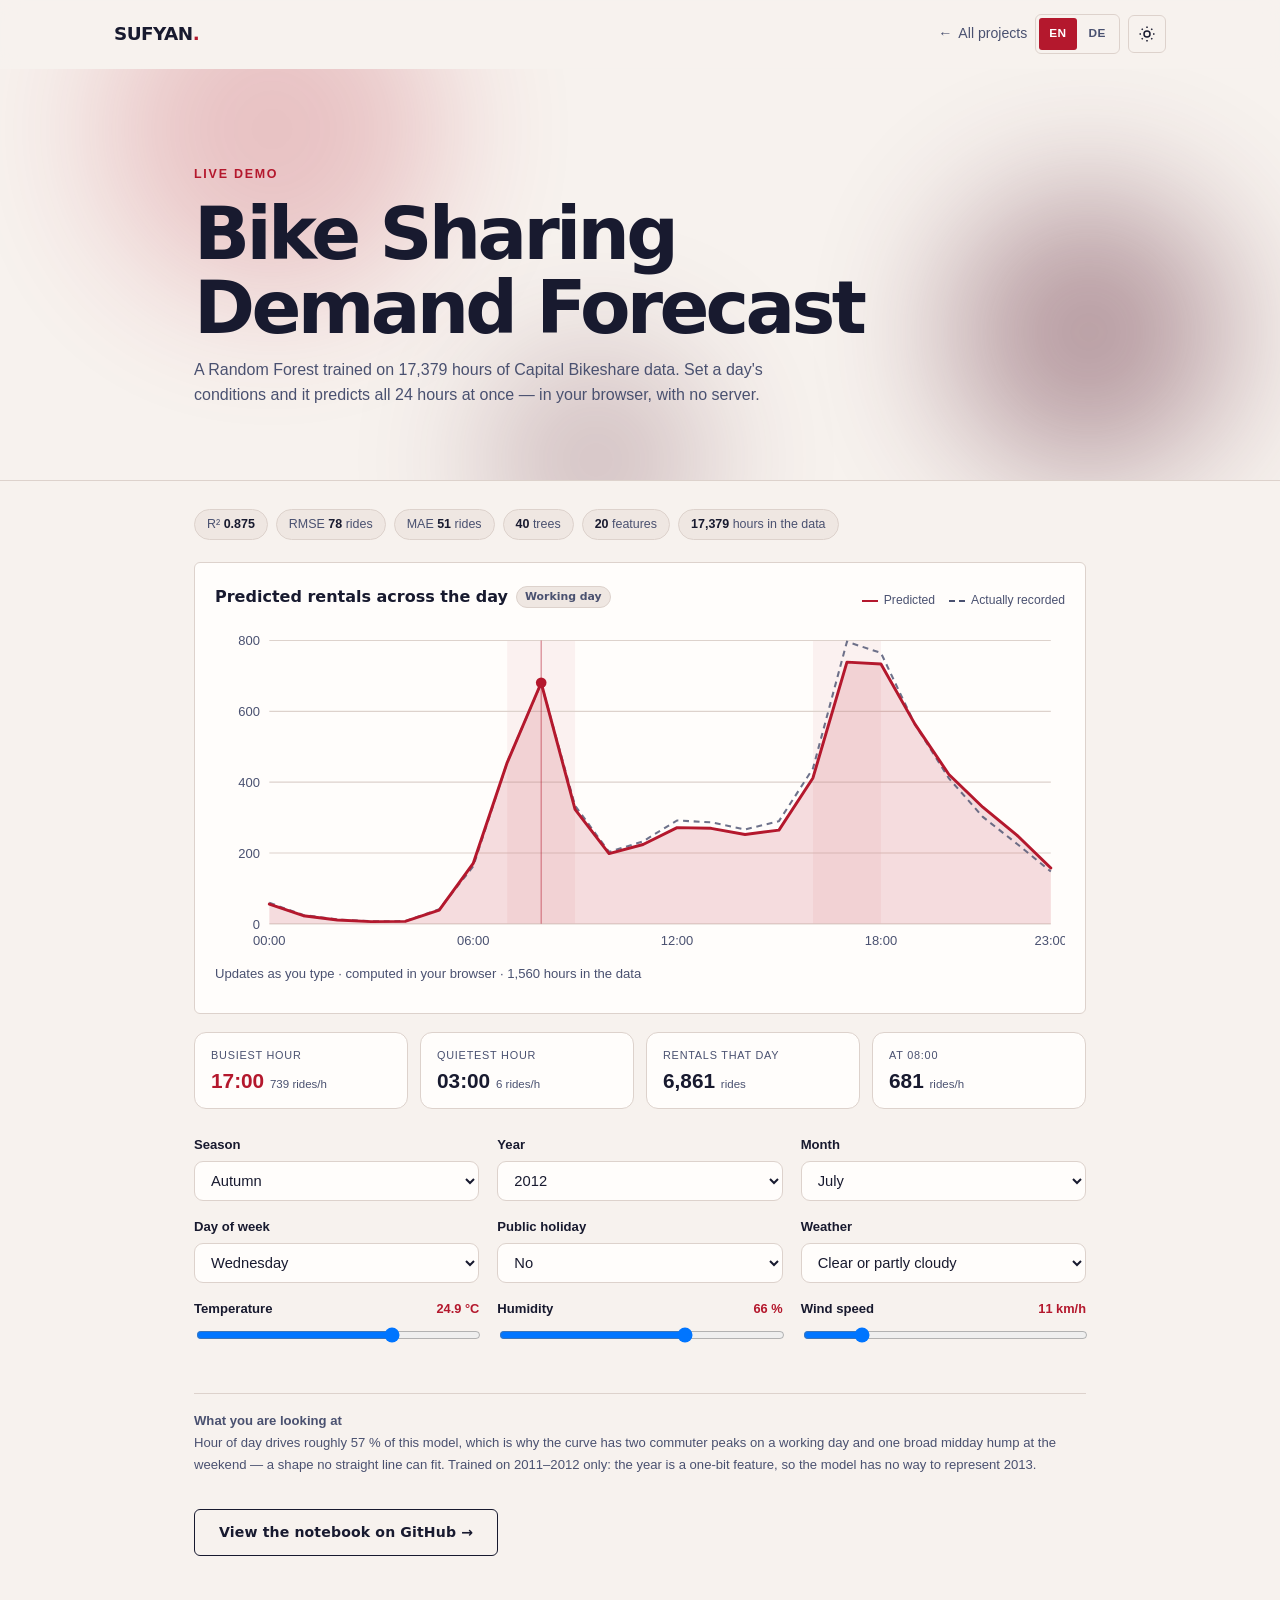
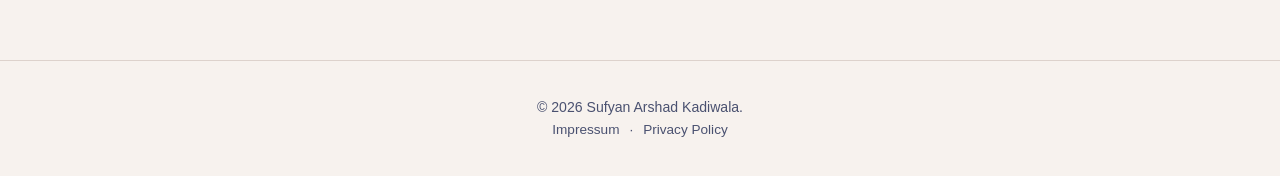
==== commit 026ecf50: "Redesign: navy/peach/crimson palette, Verdana + Helvetica, cinematic hero - New palette (navy #181A2" ====
--- a/projects/bike-sharing/index.html
+++ b/projects/bike-sharing/index.html
@@ -16,7 +16,7 @@
 
 <link rel="icon" href="data:image/svg+xml,%3Csvg xmlns='http://www.w3.org/2000/svg' viewBox='0 0 100 100'%3E%3Crect width='100' height='100' rx='20' fill='%230e7c86'/%3E%3Ctext x='50' y='68' font-size='55' font-family='Arial, sans-serif' font-weight='bold' fill='white' text-anchor='middle'%3ESK%3C/text%3E%3C/svg%3E" />
 
-<link rel="stylesheet" href="../../css/style.css?v=4497ea01" />
+<link rel="stylesheet" href="../../css/style.css?v=4cbc00ea" />
 <link rel="stylesheet" href="../demo.css" />
 
 <script>
@@ -192,8 +192,8 @@
   </div>
 </footer>
 
-<script src="../../js/i18n.js?v=3bd16a5f"></script>
-<script src="../../js/script.js?v=a347d3b3"></script>
+<script src="../../js/i18n.js?v=cbd7a183"></script>
+<script src="../../js/script.js?v=e653777f"></script>
 <script src="predict.js"></script>
 <script src="app.js" defer></script>
 </body>
--- a/css/style.css
+++ b/css/style.css
@@ -1,57 +1,8 @@
-/* ---------- Self-hosted fonts ----------
-   Served from this origin, not fonts.gstatic.com: loading Google Fonts
-   from a German site transmits the visitor's IP to Google without consent
-   (LG Munchen I, 3 O 17493/20). IBM Plex is licensed under the OFL 1.1.
-   IBM Plex Sans is a variable font (wght 100-700) - one file, all weights.
+/* ---------- Type ----------
+   Verdana carries everything that matters (name, headings, key values,
+   buttons); Helvetica carries the rest. Both are system fonts, so nothing
+   is downloaded and no request leaves this origin.
    ---------------------------------------- */
-@font-face {
-  font-family: 'IBM Plex Sans';
-  font-style: normal;
-  font-weight: 100 700;
-  font-display: swap;
-  src: url(../assets/fonts/ibm-plex-sans-var-latin.woff2) format('woff2');
-  unicode-range: U+0000-00FF, U+0131, U+0152-0153, U+02BB-02BC, U+02C6, U+02DA, U+02DC, U+0304, U+0308, U+0329, U+2000-206F, U+20AC, U+2122, U+2191, U+2193, U+2212, U+2215, U+FEFF, U+FFFD;
-}
-@font-face {
-  font-family: 'IBM Plex Sans';
-  font-style: normal;
-  font-weight: 100 700;
-  font-display: swap;
-  src: url(../assets/fonts/ibm-plex-sans-var-latin-ext.woff2) format('woff2');
-  unicode-range: U+0100-02BA, U+02BD-02C5, U+02C7-02CC, U+02CE-02D7, U+02DD-02FF, U+0304, U+0308, U+0329, U+1D00-1DBF, U+1E00-1E9F, U+1EF2-1EFF, U+2020, U+20A0-20AB, U+20AD-20C0, U+2113, U+2C60-2C7F, U+A720-A7FF;
-}
-@font-face {
-  font-family: 'IBM Plex Mono';
-  font-style: normal;
-  font-weight: 500;
-  font-display: swap;
-  src: url(../assets/fonts/ibm-plex-mono-500-latin.woff2) format('woff2');
-  unicode-range: U+0000-00FF, U+0131, U+0152-0153, U+02BB-02BC, U+02C6, U+02DA, U+02DC, U+0304, U+0308, U+0329, U+2000-206F, U+20AC, U+2122, U+2191, U+2193, U+2212, U+2215, U+FEFF, U+FFFD;
-}
-@font-face {
-  font-family: 'IBM Plex Mono';
-  font-style: normal;
-  font-weight: 500;
-  font-display: swap;
-  src: url(../assets/fonts/ibm-plex-mono-500-latin-ext.woff2) format('woff2');
-  unicode-range: U+0100-02BA, U+02BD-02C5, U+02C7-02CC, U+02CE-02D7, U+02DD-02FF, U+0304, U+0308, U+0329, U+1D00-1DBF, U+1E00-1E9F, U+1EF2-1EFF, U+2020, U+20A0-20AB, U+20AD-20C0, U+2113, U+2C60-2C7F, U+A720-A7FF;
-}
-@font-face {
-  font-family: 'IBM Plex Mono';
-  font-style: normal;
-  font-weight: 600;
-  font-display: swap;
-  src: url(../assets/fonts/ibm-plex-mono-600-latin.woff2) format('woff2');
-  unicode-range: U+0000-00FF, U+0131, U+0152-0153, U+02BB-02BC, U+02C6, U+02DA, U+02DC, U+0304, U+0308, U+0329, U+2000-206F, U+20AC, U+2122, U+2191, U+2193, U+2212, U+2215, U+FEFF, U+FFFD;
-}
-@font-face {
-  font-family: 'IBM Plex Mono';
-  font-style: normal;
-  font-weight: 600;
-  font-display: swap;
-  src: url(../assets/fonts/ibm-plex-mono-600-latin-ext.woff2) format('woff2');
-  unicode-range: U+0100-02BA, U+02BD-02C5, U+02C7-02CC, U+02CE-02D7, U+02DD-02FF, U+0304, U+0308, U+0329, U+1D00-1DBF, U+1E00-1E9F, U+1EF2-1EFF, U+2020, U+20A0-20AB, U+20AD-20C0, U+2113, U+2C60-2C7F, U+A720-A7FF;
-}
 
 /* ---------- Reset & base ---------- */
 *, *::before, *::after { box-sizing: border-box; }
@@ -63,35 +14,41 @@
 
 /* ---------- Theme tokens ---------- */
 :root {
-  --bg: #f4f5f8;
-  --bg-alt: #eceef3;
-  --text: #14161c;
-  --text-muted: #5a5f6b;
-  --border: #dee1e8;
-  --card: #ffffff;
-  --accent: #0e7c86;
+  --font-display: Verdana, Geneva, 'DejaVu Sans', sans-serif;
+  --font-body: 'Helvetica Neue', Helvetica, Arial, sans-serif;
+  --bg: #f7f2ee;
+  --bg-alt: #efe7e2;
+  --text: #181a2f;
+  --text-muted: #4a5170;
+  --border: #ddd2cc;
+  --card: #fffdfb;
+  --accent: #b4182d;
+  --accent-2: #54162b;
   --accent-contrast: #ffffff;
-  --shadow: 0 8px 24px rgba(20, 20, 31, 0.06);
-  --radius: 14px;
+  --shadow: 0 10px 30px -12px rgba(24, 26, 47, 0.18);
+  --radius: 6px;
   --max-width: 1100px;
   --ease: cubic-bezier(.16, 1, .3, 1);
 }
 
 [data-theme="dark"] {
-  --bg: #0f1115;
-  --bg-alt: #14161d;
-  --text: #eef0f3;
-  --text-muted: #99a0ab;
-  --border: #262b35;
-  --card: #171a21;
-  --accent: #4fd1c5;
-  --accent-contrast: #0b0e17;
-  --shadow: 0 8px 28px rgba(0, 0, 0, 0.45);
-}
+  --bg: #181a2f;
+  --bg-alt: #1d2139;
+  --text: #f4ece7;
+  --text-muted: #aab1c8;
+  --border: #37415c;
+  --card: #242e49;
+  --accent: #fda481;
+  --accent-2: #b4182d;
+  --accent-contrast: #181a2f;
+  --shadow: 0 12px 32px -10px rgba(0, 0, 0, 0.55);
+}
+.hero, .page-hero { border-bottom: 1px solid var(--border); }
 
 body {
   margin: 0;
-  font-family: 'IBM Plex Sans', -apple-system, BlinkMacSystemFont, 'Segoe UI', sans-serif;
+  font-family: var(--font-body);
+  line-height: 1.5;
   background: var(--bg);
   color: var(--text);
   /* the opacity leg is the cross-fade while the language swaps */
@@ -99,6 +56,12 @@
   -webkit-font-smoothing: antialiased;
 }
 
+h1, h2, h3, .logo, .btn, .hero-word, .avail-card .value, .project-icon {
+  font-family: var(--font-display);
+}
+::selection { background: var(--accent); color: var(--accent-contrast); }
+:focus-visible { outline: 2px solid var(--accent); outline-offset: 3px; }
+
 .container {
   max-width: var(--max-width);
   margin: 0 auto;
@@ -110,7 +73,7 @@
   left: -999px;
   top: 0;
   background: var(--accent);
-  color: #fff;
+  color: var(--accent-contrast);
   padding: 10px 16px;
   border-radius: 0 0 8px 0;
   z-index: 100;
@@ -128,7 +91,7 @@
   position: sticky;
   top: 0;
   z-index: 50;
-  background: color-mix(in srgb, var(--bg) 85%, transparent);
+  background: color-mix(in srgb, var(--bg) 90%, transparent);
   backdrop-filter: blur(10px);
   border-bottom: 1px solid transparent;
   transition: box-shadow .4s var(--ease), border-color .4s ease;
@@ -159,9 +122,10 @@
   padding: 14px 24px;
 }
 .logo {
-  font-weight: 800;
-  font-size: 1.25rem;
-  letter-spacing: -0.02em;
+  font-weight: 700;
+  font-size: 1.15rem;
+  letter-spacing: -0.03em;
+  text-transform: uppercase;
 }
 .logo span {
   color: var(--accent);
@@ -201,9 +165,9 @@
   align-items: center;
   justify-content: center;
   width: 38px; height: 38px;
-  border-radius: 10px;
+  border-radius: var(--radius);
   border: 1px solid var(--border);
-  background: var(--card);
+  background: transparent;
   color: var(--text);
   position: relative;
   transition: transform .2s ease, border-color .2s ease, color .2s ease;
@@ -225,41 +189,132 @@
   display: inline-flex;
   align-items: center;
   justify-content: center;
-  padding: 12px 22px;
-  border-radius: 10px;
-  font-weight: 600;
-  font-size: 0.95rem;
+  min-height: 46px;
+  padding: 12px 24px;
+  border-radius: var(--radius);
+  font-weight: 700;
+  font-size: 0.88rem;
+  letter-spacing: 0.01em;
   border: 1px solid transparent;
+  transition: transform .25s var(--ease), box-shadow .25s var(--ease), background .2s ease, border-color .2s ease, color .2s ease;
+}
+.btn:hover { transform: translate(-3px, -3px); box-shadow: 3px 3px 0 var(--text); }
+.btn:active { transform: translate(0, 0); box-shadow: none; }
+.btn-primary {
+  background: var(--accent);
+  color: var(--accent-contrast);
+}
+.btn-ghost {
+  background: transparent;
+  border-color: var(--text);
+  color: var(--text);
+}
+.btn-ghost:hover { border-color: var(--accent); color: var(--accent); box-shadow: 3px 3px 0 var(--accent); }
+
+/* ---------- Hero ---------- */
+.hero { padding: 0 0 96px; position: relative; overflow: hidden; }
+.hero-stage {
   position: relative;
+  height: clamp(380px, 58vw, 660px);
   overflow: hidden;
-  transition: transform .3s var(--ease), box-shadow .3s var(--ease), background .2s ease, border-color .2s ease;
-}
-.btn:hover { transform: translateY(-2px); }
-.btn::after {
+}
+.hero-word {
+  position: absolute;
+  left: 0; right: 0;
+  bottom: 13%;
+  margin: 0;
+  text-align: center;
+  white-space: nowrap;
+  font-size: min(22vw, 360px);
+  font-weight: 700;
+  line-height: .74;
+  letter-spacing: -0.045em;
+  opacity: 0;
+  animation: wordIn 1.2s var(--ease) .1s forwards;
+  /* scroll: the word rises and grows; mouse: it drifts against the cursor */
+  translate: calc((50% - var(--mx, 50%)) * .04) calc(var(--p, 0) * -38%);
+  scale: calc(1 + var(--p, 0) * .18);
+}
+.hero-word span {
+  display: inline-block;
+  background: linear-gradient(180deg, var(--text) 35%, var(--accent));
+  -webkit-background-clip: text;
+  background-clip: text;
+  color: transparent;
+  /* letters split outward from the centre (between F and Y) on scroll */
+  translate: calc(var(--p, 0) * var(--s) * 7vw) 0;
+  will-change: translate;
+}
+.hero-word span:nth-child(1) { --s: -3; }
+.hero-word span:nth-child(2) { --s: -2; }
+.hero-word span:nth-child(3) { --s: -1; }
+.hero-word span:nth-child(4) { --s: 1; }
+.hero-word span:nth-child(5) { --s: 2; }
+.hero-word span:nth-child(6) { --s: 3; }
+/* slow breathing glow behind the portrait keeps the stage alive at rest */
+.hero-stage::before {
   content: "";
   position: absolute;
-  top: 0; left: -60%;
-  width: 45%; height: 100%;
-  background: linear-gradient(120deg, transparent, rgba(255,255,255,.35), transparent);
-  transform: skewX(-20deg);
-  transition: left .65s var(--ease);
-}
-.btn:hover::after { left: 130%; }
-.btn-primary {
-  background: var(--accent);
-  color: #fff;
-  box-shadow: 0 10px 24px -8px color-mix(in srgb, var(--accent) 55%, transparent);
-}
-.btn-ghost {
-  background: transparent;
-  border-color: var(--border);
+  left: 50%; bottom: -20%;
+  width: min(70vw, 760px); aspect-ratio: 1;
+  margin-left: max(-35vw, -380px);
+  border-radius: 50%;
+  background: radial-gradient(closest-side, color-mix(in srgb, var(--accent) 30%, transparent), transparent);
+  animation: breathe 7s ease-in-out infinite;
+  translate: 0 calc(var(--p, 0) * 20%);
+}
+@keyframes breathe {
+  0%, 100% { opacity: .55; scale: .92; }
+  50% { opacity: 1; scale: 1.06; }
+}
+@keyframes wordIn {
+  from { opacity: 0; letter-spacing: .02em; }
+  to { opacity: 1; letter-spacing: -0.045em; }
+}
+.hero-portrait {
+  position: absolute;
+  bottom: 0; left: 0; right: 0;
+  margin: 0 auto;   /* not translateX: the riseIn animation owns transform */
+  height: 100%;
+  width: auto;
+  max-width: none;
+  filter: saturate(.85) contrast(1.05);
+  translate: calc((var(--mx, 50%) - 50%) * .03) calc(var(--p, 0) * 16%);
+  scale: calc(1 - var(--p, 0) * .08);
+  transform-origin: 50% 100%;
+  will-change: translate, scale;
+  -webkit-mask-image: linear-gradient(to bottom, #000 72%, transparent 99%);
+  mask-image: linear-gradient(to bottom, #000 72%, transparent 99%);
+  animation: riseIn 1s var(--ease) .25s both;
+}
+.hero-caption {
+  position: absolute;
+  bottom: 5%;
+  margin: 0;
+  font-size: .9rem;
+  font-weight: 500;
   color: var(--text);
-}
-.btn-ghost:hover { border-color: var(--accent); color: var(--accent); }
-
-/* ---------- Hero ---------- */
-.hero { padding: 110px 0 90px; position: relative; overflow: hidden; }
-.hero-inner { max-width: 760px; }
+  opacity: calc(1 - var(--p, 0) * 3);
+  translate: 0 calc(var(--p, 0) * -60px);
+}
+.hero-caption.left { left: max(24px, calc((100% - var(--max-width)) / 2 + 24px)); }
+.hero-caption.right { right: max(24px, calc((100% - var(--max-width)) / 2 + 24px)); }
+.hero-inner {
+  display: grid;
+  grid-template-columns: 1.1fr 1fr;
+  gap: 24px 64px;
+  align-items: end;
+  padding-top: 48px;
+  border-top: 1px solid var(--border);
+}
+@media (max-width: 860px) {
+  .hero-inner { grid-template-columns: 1fr; }
+}
+@media (max-width: 640px) {
+  .hero-caption { display: none; }
+  .hero-stage { height: 112vw; }
+  .hero-word { bottom: 22%; }
+}
 
 /* ---------- Aurora background (hero + page headers) ---------- */
 .aurora-bg {
@@ -273,13 +328,14 @@
   position: absolute;
   border-radius: 50%;
   filter: blur(70px);
-  opacity: .28;
+  opacity: .22;
   background: var(--accent);
   animation: auroraFloat 16s ease-in-out infinite;
 }
 .aurora-bg span:nth-child(1) { width: 340px; height: 340px; top: -110px; left: 8%; }
-.aurora-bg span:nth-child(2) { width: 280px; height: 280px; top: 30%; right: 4%; animation-delay: 4s; }
-.aurora-bg span:nth-child(3) { width: 220px; height: 220px; bottom: -90px; left: 38%; animation-delay: 8s; }
+.aurora-bg span:nth-child(2) { width: 280px; height: 280px; top: 30%; right: 4%; animation-delay: 4s; background: var(--accent-2); opacity: .4; }
+.aurora-bg span:nth-child(3) { width: 220px; height: 220px; bottom: -90px; left: 38%; animation-delay: 8s; background: var(--accent-2); opacity: .25; }
+[data-theme="dark"] .aurora-bg span:nth-child(3) { background: #54162b; opacity: .6; }
 
 @keyframes auroraFloat {
   0%, 100% { transform: translate(0, 0) scale(1); }
@@ -298,28 +354,30 @@
 }
 .hero:hover::before, .page-hero:hover::before { opacity: 1; }
 
-.hero-inner, .hero > .container, .page-hero > .container {
+.hero-inner, .hero-stage, .hero > .container, .page-hero > .container {
   position: relative;
   z-index: 1;
 }
 .eyebrow {
-  font-family: 'IBM Plex Mono', monospace;
   color: var(--accent);
-  font-size: 0.9rem;
-  margin: 0 0 10px;
+  font-size: 0.8rem;
+  font-weight: 700;
+  text-transform: uppercase;
+  letter-spacing: .14em;
+  margin: 0 0 12px;
 }
 .hero-title {
-  font-size: clamp(2.2rem, 6vw, 3.4rem);
-  font-weight: 800;
-  letter-spacing: -0.03em;
-  margin: 0 0 14px;
-  line-height: 1.1;
+  font-size: clamp(2rem, 4.6vw, 3.2rem);
+  font-weight: 700;
+  letter-spacing: -0.04em;
+  margin: 0 0 16px;
+  line-height: 1.05;
   text-wrap: balance;
 }
 .hero-subtitle {
-  font-size: clamp(1.05rem, 2.4vw, 1.3rem);
-  color: var(--text-muted);
-  margin: 0 0 18px;
+  font-size: clamp(1.05rem, 2.2vw, 1.25rem);
+  color: var(--text-muted);
+  margin: 0;
 }
 .hero-subtitle strong {
   color: var(--accent);
@@ -330,11 +388,14 @@
   font-size: 1.02rem;
   line-height: 1.7;
   max-width: 620px;
-  margin: 0 0 32px;
-}
-.hero-actions { display: flex; flex-wrap: wrap; gap: 12px; margin-bottom: 34px; }
-.hero-socials { display: flex; gap: 16px; }
+  margin: 0 0 28px;
+}
+.hero-desc strong { color: var(--text); }
+.hero-actions { display: flex; flex-wrap: wrap; gap: 12px; margin-bottom: 28px; }
+.hero-socials { display: flex; gap: 8px; }
 .hero-socials a {
+  display: inline-flex; align-items: center; justify-content: center;
+  width: 44px; height: 44px;
   color: var(--text-muted);
   transition: color .2s ease, transform .2s ease;
 }
@@ -342,20 +403,27 @@
 .hero-socials svg { width: 22px; height: 22px; }
 
 /* ---------- Sections ---------- */
-.section { padding: 90px 0; }
+main { counter-reset: sec; }
+.section { padding: 104px 0; }
 .section-alt { background: var(--bg-alt); }
 .section-eyebrow {
-  font-family: 'IBM Plex Mono', monospace;
   color: var(--accent);
-  font-size: 0.85rem;
-  margin: 0 0 8px;
+  font-size: 0.78rem;
+  font-weight: 700;
+  margin: 0 0 14px;
   text-transform: uppercase;
-  letter-spacing: 0.08em;
+  letter-spacing: 0.14em;
+}
+.section:not(.page-hero) .section-eyebrow::before {
+  counter-increment: sec;
+  content: counter(sec, decimal-leading-zero) " / ";
+  color: var(--text-muted);
 }
 .section-title {
-  font-size: clamp(1.6rem, 3.6vw, 2.1rem);
-  font-weight: 800;
-  letter-spacing: -0.02em;
+  font-size: clamp(1.6rem, 3.6vw, 2.4rem);
+  font-weight: 700;
+  letter-spacing: -0.04em;
+  line-height: 1.12;
   margin: 0 0 18px;
   text-wrap: balance;
 }
@@ -376,9 +444,9 @@
 .avatar-wrap { display: flex; justify-content: center; }
 .avatar {
   width: 150px; height: 150px;
-  border-radius: 28px;
+  border-radius: var(--radius);
   background: var(--accent);
-  color: #fff;
+  color: var(--accent-contrast);
   display: flex; align-items: center; justify-content: center;
   font-size: 2.4rem;
   font-weight: 800;
@@ -386,7 +454,8 @@
   overflow: hidden;
   transition: transform .3s var(--ease);
 }
-.avatar:hover { transform: scale(1.05) rotate(-2deg); }
+.avatar { box-shadow: 8px 8px 0 var(--accent); }
+.avatar:hover { transform: translate(-3px, -3px); }
 .avatar img {
   width: 100%; height: 100%;
   object-fit: cover;
@@ -405,8 +474,14 @@
 }
 .about-text strong { color: var(--text); }
 .quick-facts { margin-top: 22px; display: flex; flex-direction: column; gap: 10px; }
+.quick-facts li > span[aria-hidden] { display: none; }
+.quick-facts li::before {
+  content: ""; flex: none;
+  width: 8px; height: 8px;
+  background: var(--accent);
+}
 .quick-facts li {
-  display: flex; align-items: center; gap: 10px;
+  display: flex; align-items: center; gap: 12px;
   font-size: 0.96rem;
   color: var(--text);
 }
@@ -422,7 +497,10 @@
   border-radius: var(--radius);
 }
 .project-card:hover, .contact-card:hover,
-.avail-card:hover, .cert-program:hover, .cert-card:hover { border-color: var(--accent); }
+.avail-card:hover, .cert-program:hover, .cert-card:hover {
+  border-color: var(--text);
+  box-shadow: 6px 6px 0 var(--accent);
+}
 
 /* ---------- Skills ---------- */
 /* Masonry columns rather than a grid: the skill groups have very different
@@ -453,7 +531,7 @@
   font-size: 0.8rem;
   font-weight: 500;
   padding: 6px 12px;
-  border-radius: 999px;
+  border-radius: 3px;
   background: var(--bg-alt);
   border: 1px solid var(--border);
   color: var(--text-muted);
@@ -466,24 +544,31 @@
   grid-template-columns: repeat(auto-fit, minmax(300px, 1fr));
   gap: 24px;
 }
+.project-grid { counter-reset: proj; }
 .project-card {
-  padding: 26px;
+  padding: 28px;
   display: flex;
   flex-direction: column;
-  box-shadow: var(--shadow);
-  transition: transform .2s ease, border-color .2s ease, opacity .6s ease;
-}
-.project-card:hover { transform: translateY(-4px); }
+  transition: transform .25s var(--ease), box-shadow .25s var(--ease), border-color .2s ease, opacity .6s ease;
+}
+.project-card:hover { transform: translate(-3px, -3px); }
 .project-card-top { display: flex; align-items: center; justify-content: space-between; margin-bottom: 12px; }
 .project-icon {
   width: 42px; height: 42px;
-  border-radius: 10px;
+  border-radius: var(--radius);
   display: flex; align-items: center; justify-content: center;
-  background: color-mix(in srgb, var(--accent) 14%, transparent);
-  color: var(--accent);
-  font-size: 1.2rem;
-}
-.project-card h3 { margin: 0 0 10px; font-size: 1.12rem; letter-spacing: -0.01em; }
+  background: var(--text);
+  color: var(--bg);
+  font-size: 0;
+}
+.project-icon::before {
+  counter-increment: proj;
+  content: counter(proj, decimal-leading-zero);
+  font-size: .9rem;
+  font-weight: 700;
+}
+.project-card:hover .project-icon { background: var(--accent); color: var(--accent-contrast); }
+.project-card h3 { margin: 0 0 10px; font-size: 1.08rem; letter-spacing: -0.03em; line-height: 1.3; }
 .project-card p {
   color: var(--text-muted);
   font-size: 0.94rem;
@@ -498,11 +583,12 @@
   font-size: 0.85rem;
   font-weight: 600;
   padding: 8px 14px;
-  border-radius: 8px;
+  border-radius: var(--radius);
   border: 1px solid var(--border);
   display: inline-flex;
   align-items: center;
   gap: 6px;
+  min-height: 40px;
   transition: border-color .2s ease, color .2s ease;
 }
 .project-links a:hover { border-color: var(--accent); color: var(--accent); }
@@ -511,7 +597,7 @@
   color: var(--bg);
   border-color: var(--text);
 }
-[data-theme="dark"] .project-links a.primary { background: var(--accent); border-color: var(--accent); color: #0b0e17; }
+[data-theme="dark"] .project-links a.primary { background: var(--accent); border-color: var(--accent); color: var(--accent-contrast); }
 .project-links a.primary:hover { opacity: .9; color: var(--bg); }
 
 /* ---------- Contact ---------- */
@@ -528,13 +614,13 @@
   align-items: center;
   gap: 10px;
   font-weight: 600;
-  transition: transform .2s ease, border-color .2s ease, color .2s ease, opacity .6s ease;
-}
-.contact-card:hover { transform: translateY(-4px); color: var(--accent); }
+  transition: transform .25s var(--ease), box-shadow .25s var(--ease), border-color .2s ease, color .2s ease, opacity .6s ease;
+}
+.contact-card:hover { transform: translate(-3px, -3px); color: var(--accent); }
 .contact-card svg { width: 24px; height: 24px; }
 
 /* ---------- Footer ---------- */
-.site-footer { border-top: 1px solid var(--border); padding: 28px 0; }
+.site-footer { padding: 36px 0; border-top: 1px solid var(--border); }
 .footer-inner { text-align: center; }
 .footer-inner p { margin: 0; color: var(--text-muted); font-size: 0.88rem; }
 
@@ -554,8 +640,14 @@
 .nav-links a.active { color: var(--text); }
 .nav-links a.active::after { right: 0; }
 
-.page-hero { padding: 64px 0 8px; position: relative; overflow: hidden; }
-.page-hero .section-title { margin-bottom: 10px; }
+.page-hero { padding: 96px 0 72px; position: relative; overflow: hidden; }
+.page-hero .section-title {
+  font-size: clamp(2.4rem, 7vw, 4.6rem);
+  letter-spacing: -0.05em;
+  line-height: 1;
+  margin-bottom: 18px;
+}
+.page-hero .section-intro { margin-bottom: 0; }
 
 .intro-actions { margin-top: 6px; }
 
@@ -564,6 +656,8 @@
 @media (prefers-reduced-motion: reduce) {
   * { transition: none !important; animation: none !important; }
   html { scroll-behavior: auto; }
+  /* these start at opacity 0 and rely on their animation to appear */
+  .hero-word, html.js .hero-anim > * { opacity: 1 !important; }
 }
 
 /* ---------- Motion ---------- */
@@ -596,6 +690,9 @@
 }
 .hero-anim > *:nth-child(1) { animation-delay: .05s; }
 .hero-anim > *:nth-child(2) { animation-delay: .14s; }
+/* home hero: let the name and portrait land first */
+.hero .hero-anim > *:nth-child(1) { animation-delay: .45s; }
+.hero .hero-anim > *:nth-child(2) { animation-delay: .6s; }
 .hero-anim > *:nth-child(3) { animation-delay: .23s; }
 .hero-anim > *:nth-child(4) { animation-delay: .32s; }
 .hero-anim > *:nth-child(5) { animation-delay: .41s; }
@@ -612,27 +709,26 @@
   padding: 3px;
   gap: 2px;
   border: 1px solid var(--border);
-  border-radius: 10px;
-  background: var(--card);
+  border-radius: var(--radius);
+  background: transparent;
 }
 .lang-switch button {
   border: 0;
   background: transparent;
   color: var(--text-muted);
-  font-family: 'IBM Plex Mono', monospace;
+  font-family: var(--font-body);
   font-size: 0.74rem;
   font-weight: 600;
   letter-spacing: .04em;
-  padding: 5px 9px;
-  border-radius: 7px;
+  padding: 7px 10px;
+  border-radius: 3px;
   transition: color .2s ease, background .25s var(--ease);
 }
 .lang-switch button:hover { color: var(--text); }
 .lang-switch button.active {
   background: var(--accent);
-  color: #fff;
-}
-[data-theme="dark"] .lang-switch button.active { color: #0b0e17; }
+  color: var(--accent-contrast);
+}
 
 body.lang-switching { opacity: .35; }
 
@@ -711,7 +807,7 @@
   font-size: .82rem;
   font-weight: 600;
   color: var(--accent);
-  font-family: 'IBM Plex Mono', monospace;
+  font-family: var(--font-body);
 }
 .status-dot::before {
   content: "";
@@ -737,7 +833,7 @@
   transition: opacity .6s ease, transform .6s ease, border-color .2s ease;
 }
 .avail-card .label {
-  font-family: 'IBM Plex Mono', monospace;
+  font-family: var(--font-body);
   font-size: .72rem;
   text-transform: uppercase;
   letter-spacing: .08em;
@@ -772,7 +868,7 @@
   max-width: 640px;
 }
 .contact-email .addr {
-  font-family: 'IBM Plex Mono', monospace;
+  font-family: var(--font-body);
   font-size: .95rem;
   color: var(--text);
   word-break: break-all;
@@ -846,7 +942,7 @@
 }
 .cert-card h3 { font-size: 1.06rem; }
 .cert-issuer {
-  font-family: 'IBM Plex Mono', monospace;
+  font-family: var(--font-body);
   font-size: .74rem;
   text-transform: uppercase;
   letter-spacing: .07em;
@@ -861,7 +957,7 @@
 .cert-id {
   font-size: .74rem;
   color: var(--text-muted);
-  font-family: 'IBM Plex Mono', monospace;
+  font-family: var(--font-body);
   margin: 10px 0 0;
   word-break: break-all;
   line-height: 1.5;
@@ -933,7 +1029,7 @@
   margin-top: 3px;
   font-size: .8rem;
   color: var(--text-muted);
-  font-family: 'IBM Plex Mono', monospace;
+  font-family: var(--font-body);
 }
 .cert-course-links { display: flex; gap: 8px; flex-wrap: wrap; }
 .cert-course-links .cert-link { padding: 6px 11px; font-size: .77rem; }
@@ -1023,7 +1119,7 @@
   box-shadow: 0 0 0 4px color-mix(in srgb, var(--accent) 20%, transparent);
 }
 .timeline-period {
-  font-family: 'IBM Plex Mono', monospace;
+  font-family: var(--font-body);
   font-size: .78rem;
   letter-spacing: .04em;
   color: var(--text-muted);
--- a/projects/demo.css
+++ b/projects/demo.css
@@ -29,7 +29,7 @@
   border-radius: var(--radius); padding: 26px;
 }
 .result .label {
-  font-family: 'IBM Plex Mono', monospace; font-size: .72rem;
+  font-family: var(--font-body); font-size: .72rem;
   text-transform: uppercase; letter-spacing: .08em;
   color: var(--text-muted); margin: 0 0 10px;
 }
@@ -81,7 +81,7 @@
 
 .chart { width: 100%; height: auto; display: block; touch-action: pan-y; cursor: crosshair; }
 .chart .grid-line { stroke: var(--border); stroke-width: 1; }
-.chart .axis-label { fill: var(--text-muted); font-size: 11px; font-family: 'IBM Plex Mono', monospace; }
+.chart .axis-label { fill: var(--text-muted); font-size: 11px; font-family: var(--font-body); }
 .chart .area { fill: var(--accent); opacity: .14; }
 .chart .line { fill: none; stroke: var(--accent); stroke-width: 2.5; stroke-linejoin: round; stroke-linecap: round; }
 .chart .line-actual { fill: none; stroke: var(--text-muted); stroke-width: 1.75; stroke-dasharray: 5 4; opacity: .8; }
@@ -95,7 +95,7 @@
   border-radius: 12px; padding: 14px 16px;
 }
 .tile .k {
-  font-family: 'IBM Plex Mono', monospace; font-size: .68rem;
+  font-family: var(--font-body); font-size: .68rem;
   text-transform: uppercase; letter-spacing: .07em;
   color: var(--text-muted); margin: 0 0 6px;
 }
@@ -106,7 +106,7 @@
 .controls { display: grid; grid-template-columns: repeat(3, 1fr); gap: 0 18px; }
 .controls .field input[type="range"] { padding: 0; }
 .range-top { display: flex; justify-content: space-between; align-items: baseline; gap: 8px; }
-.range-top output { font-family: 'IBM Plex Mono', monospace; font-size: .8rem; color: var(--accent); font-weight: 600; }
+.range-top output { font-family: var(--font-body); font-size: .8rem; color: var(--accent); font-weight: 600; }
 .day-badge {
   display: inline-block; margin-left: 8px; padding: 2px 8px; border-radius: 999px;
   background: var(--bg-alt); border: 1px solid var(--border);
